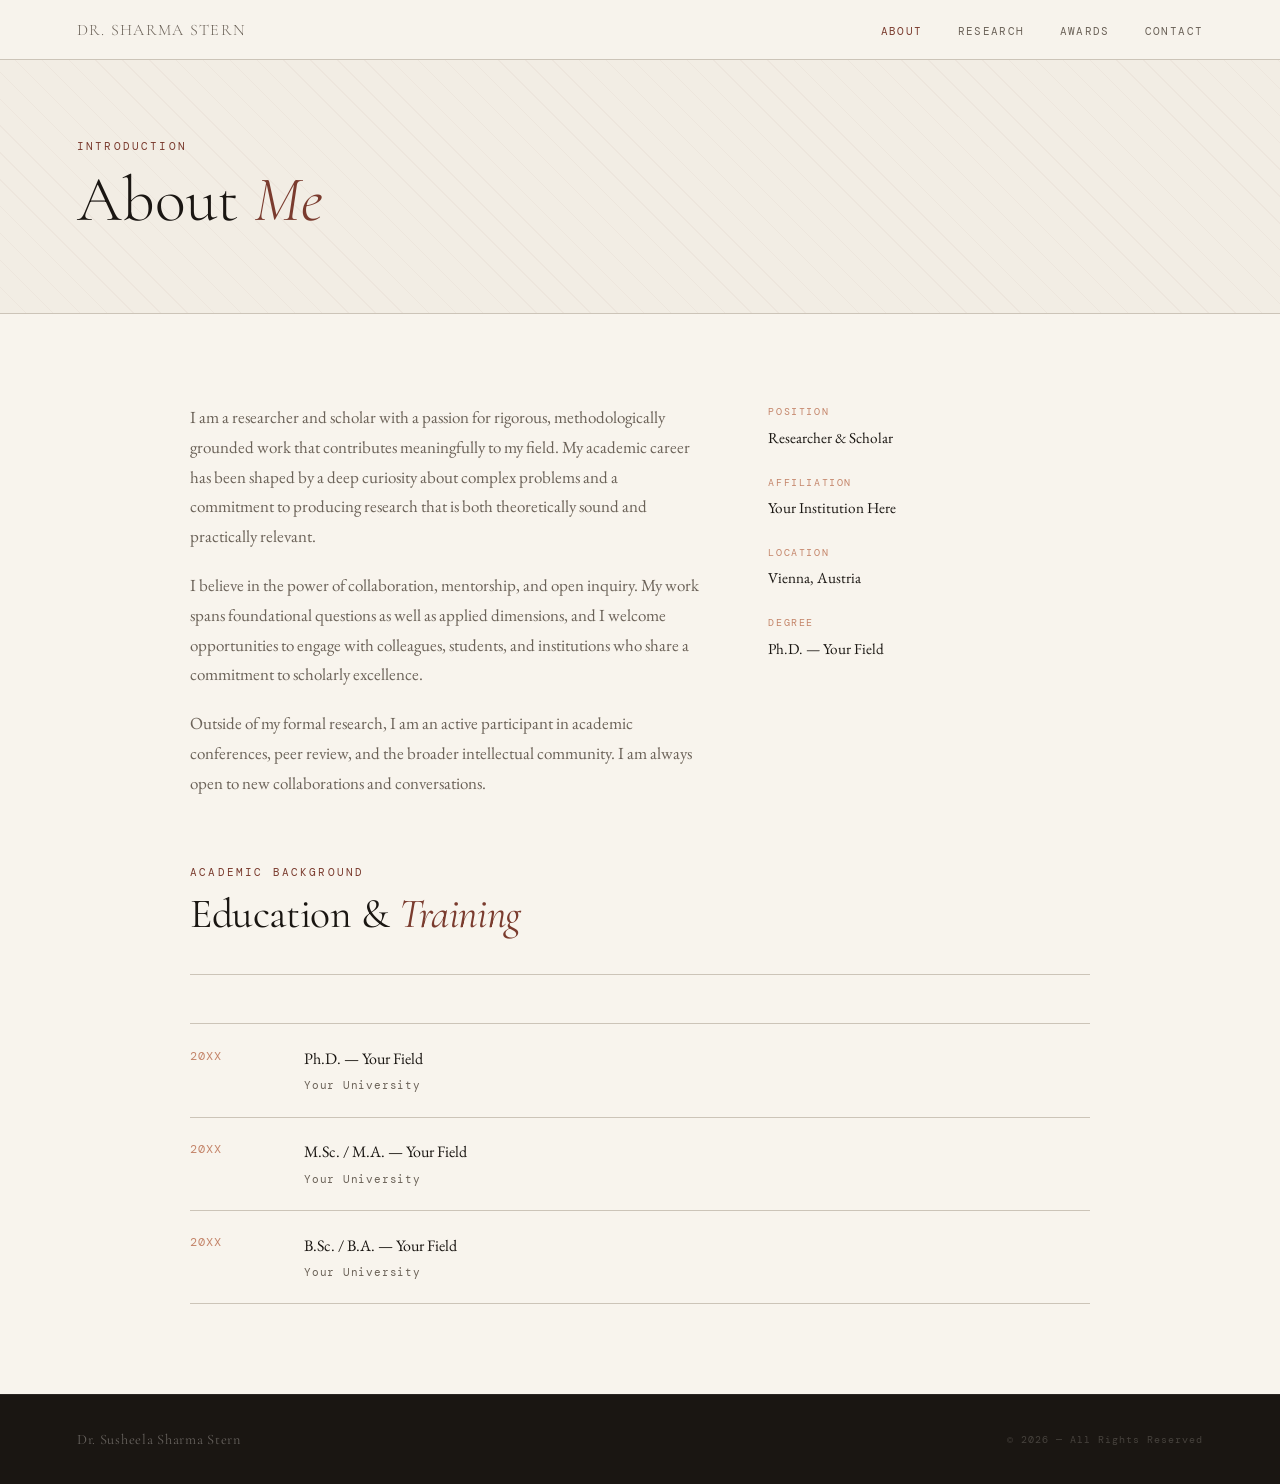
==== about.html @ 1ee24449 "Add files via upload Splitting into multiple pages for easier modification" ====
<!DOCTYPE html>
<html lang="en">
<head>
  <meta charset="UTF-8" />
  <meta name="viewport" content="width=device-width, initial-scale=1.0" />
  <title>About — Dr. Susheela Sharma Stern</title>
  <link rel="stylesheet" href="style.css" />
  <style>
    .about-grid {
      display: grid;
      grid-template-columns: 1.6fr 1fr;
      gap: 4rem;
      align-items: start;
    }

    .about-body p { color: var(--muted); margin-bottom: 1.2rem; }
    .about-body p:last-child { margin-bottom: 0; }

    .about-meta { display: flex; flex-direction: column; gap: 0; }

    .education-list { display: flex; flex-direction: column; margin-top: 3rem; }

    .edu-row {
      display: grid;
      grid-template-columns: 90px 1fr;
      gap: 1.5rem;
      padding: 1.3rem 0;
      border-bottom: 1px solid var(--rule);
    }

    .edu-row:first-child { border-top: 1px solid var(--rule); }

    .edu-year {
      font-family: var(--mono);
      font-size: 0.72rem;
      color: var(--accent-light);
      letter-spacing: 0.08em;
      padding-top: 0.1rem;
    }

    .edu-degree {
      font-family: var(--serif);
      font-size: 1rem;
      color: var(--ink);
    }

    .edu-institution {
      font-family: var(--mono);
      font-size: 0.7rem;
      color: var(--muted);
      letter-spacing: 0.07em;
      margin-top: 0.2rem;
    }

    @media (max-width: 800px) {
      .about-grid { grid-template-columns: 1fr; gap: 2.5rem; }
    }
  </style>
</head>
<body>

  <nav>
    <a href="index.html" class="nav-name">Dr. Sharma Stern</a>
    <ul class="nav-links">
      <li><a href="about.html" class="active">About</a></li>
      <li><a href="research.html">Research</a></li>
      <li><a href="awards.html">Awards</a></li>
      <li><a href="contact.html">Contact</a></li>
    </ul>
  </nav>

  <div class="page-header">
    <div class="page-header-inner">
      <p class="page-eyebrow">Introduction</p>
      <h1 class="page-title">About <em>Me</em></h1>
    </div>
  </div>

  <section>
    <div class="section-inner">
      <div class="about-grid">
        <div class="about-body reveal">
          <p>
            I am a researcher and scholar with a passion for rigorous, methodologically 
            grounded work that contributes meaningfully to my field. My academic career 
            has been shaped by a deep curiosity about complex problems and a commitment 
            to producing research that is both theoretically sound and practically relevant.
          </p>
          <p>
            I believe in the power of collaboration, mentorship, and open inquiry. 
            My work spans foundational questions as well as applied dimensions, 
            and I welcome opportunities to engage with colleagues, students, and 
            institutions who share a commitment to scholarly excellence.
          </p>
          <p>
            Outside of my formal research, I am an active participant in academic 
            conferences, peer review, and the broader intellectual community. 
            I am always open to new collaborations and conversations.
          </p>
        </div>
        <div class="about-meta reveal">
          <div class="meta-block">
            <p class="meta-label">Position</p>
            <p class="meta-value">Researcher &amp; Scholar</p>
          </div>
          <div class="meta-block">
            <p class="meta-label">Affiliation</p>
            <p class="meta-value">Your Institution Here</p>
          </div>
          <div class="meta-block">
            <p class="meta-label">Location</p>
            <p class="meta-value">Vienna, Austria</p>
          </div>
          <div class="meta-block">
            <p class="meta-label">Degree</p>
            <p class="meta-value">Ph.D. — Your Field</p>
          </div>
        </div>
      </div>

      <!-- Education -->
      <div style="margin-top: 4rem;">
        <p class="section-label reveal">Academic Background</p>
        <h2 class="reveal">Education &amp; <em>Training</em></h2>
        <div class="section-rule reveal"></div>
        <div class="education-list">
          <div class="edu-row reveal">
            <span class="edu-year">20XX</span>
            <div>
              <p class="edu-degree">Ph.D. — Your Field</p>
              <p class="edu-institution">Your University</p>
            </div>
          </div>
          <div class="edu-row reveal">
            <span class="edu-year">20XX</span>
            <div>
              <p class="edu-degree">M.Sc. / M.A. — Your Field</p>
              <p class="edu-institution">Your University</p>
            </div>
          </div>
          <div class="edu-row reveal">
            <span class="edu-year">20XX</span>
            <div>
              <p class="edu-degree">B.Sc. / B.A. — Your Field</p>
              <p class="edu-institution">Your University</p>
            </div>
          </div>
        </div>
      </div>
    </div>
  </section>

  <footer>
    <a href="index.html" class="footer-name">Dr. Susheela Sharma Stern</a>
    <span class="footer-copy">&copy; 2026 — All Rights Reserved</span>
  </footer>

  <script>
    const observer = new IntersectionObserver((entries) => {
      entries.forEach(e => {
        if (e.isIntersecting) { e.target.classList.add('visible'); observer.unobserve(e.target); }
      });
    }, { threshold: 0.1, rootMargin: '0px 0px -40px 0px' });
    document.querySelectorAll('.reveal').forEach((el, i) => {
      el.style.transitionDelay = `${(i % 4) * 0.08}s`;
      observer.observe(el);
    });
  </script>
</body>
</html>
---- style.css ----
@import url('https://fonts.googleapis.com/css2?family=EB+Garamond:ital,wght@0,400;0,500;0,600;1,400;1,500&family=Cormorant+Garamond:ital,wght@0,300;0,400;0,600;1,300;1,400&family=DM+Mono:wght@300;400&display=swap');

:root {
  --cream: #f8f4ed;
  --ink: #1a1612;
  --muted: #6b6258;
  --accent: #7a3b2e;
  --accent-light: #c4856a;
  --rule: #ccc4b8;
  --bg-section: #f2ede4;
  --serif: 'EB Garamond', Georgia, serif;
  --display: 'Cormorant Garamond', Georgia, serif;
  --mono: 'DM Mono', monospace;
}

*, *::before, *::after { box-sizing: border-box; margin: 0; padding: 0; }
html { scroll-behavior: smooth; }
body {
  background: var(--cream);
  color: var(--ink);
  font-family: var(--serif);
  font-size: 17px;
  line-height: 1.75;
}

/* ── NAV ── */
nav {
  position: fixed;
  top: 0; left: 0; right: 0;
  z-index: 100;
  background: rgba(248, 244, 237, 0.92);
  backdrop-filter: blur(8px);
  border-bottom: 1px solid var(--rule);
  padding: 0 clamp(1.5rem, 6vw, 6rem);
  display: flex;
  align-items: center;
  justify-content: space-between;
  height: 60px;
}

.nav-name {
  font-family: var(--display);
  font-size: 1rem;
  font-weight: 300;
  letter-spacing: 0.08em;
  color: var(--muted);
  text-transform: uppercase;
  text-decoration: none;
}

.nav-links {
  display: flex;
  gap: 2.2rem;
  list-style: none;
}

.nav-links a {
  font-family: var(--mono);
  font-size: 0.7rem;
  letter-spacing: 0.12em;
  text-transform: uppercase;
  color: var(--muted);
  text-decoration: none;
  transition: color 0.2s;
}

.nav-links a:hover,
.nav-links a.active { color: var(--accent); }

/* ── PAGE HEADER ── */
.page-header {
  padding-top: 60px;
  padding-bottom: 0;
  background: var(--bg-section);
  padding-left: clamp(2rem, 6vw, 6rem);
  padding-right: clamp(2rem, 6vw, 6rem);
  padding-top: calc(60px + clamp(3rem, 6vw, 5rem));
  padding-bottom: clamp(3rem, 6vw, 5rem);
  border-bottom: 1px solid var(--rule);
  position: relative;
  overflow: hidden;
}

.page-header::before {
  content: '';
  position: absolute;
  inset: 0;
  background: repeating-linear-gradient(
    45deg,
    transparent,
    transparent 18px,
    rgba(122,59,46,0.04) 18px,
    rgba(122,59,46,0.04) 19px
  );
}

.page-header-inner { position: relative; z-index: 1; max-width: 900px; }

.page-eyebrow {
  font-family: var(--mono);
  font-size: 0.68rem;
  letter-spacing: 0.2em;
  text-transform: uppercase;
  color: var(--accent);
  margin-bottom: 0.6rem;
}

.page-title {
  font-family: var(--display);
  font-weight: 300;
  font-size: clamp(2.4rem, 5vw, 4rem);
  line-height: 1.1;
  color: var(--ink);
}

.page-title em { font-style: italic; color: var(--accent); }

/* ── SECTIONS ── */
section {
  padding: clamp(3.5rem, 7vw, 6rem) clamp(2rem, 6vw, 6rem);
}

.section-inner { max-width: 900px; margin: 0 auto; }

.section-label {
  font-family: var(--mono);
  font-size: 0.68rem;
  letter-spacing: 0.2em;
  text-transform: uppercase;
  color: var(--accent);
  margin-bottom: 0.6rem;
}

h2 {
  font-family: var(--display);
  font-weight: 400;
  font-size: clamp(1.8rem, 3.5vw, 2.6rem);
  letter-spacing: -0.01em;
  line-height: 1.15;
  color: var(--ink);
  margin-bottom: 2.2rem;
}

h2 em { font-style: italic; color: var(--accent); }

.section-rule {
  width: 100%;
  height: 1px;
  background: var(--rule);
  margin-bottom: 2.5rem;
}

/* ── TAGS ── */
.tag {
  font-family: var(--mono);
  font-size: 0.65rem;
  letter-spacing: 0.1em;
  text-transform: uppercase;
  border: 1px solid var(--rule);
  color: var(--muted);
  padding: 0.3rem 0.8rem;
  border-radius: 2px;
}

/* ── META BLOCKS ── */
.meta-block { margin-bottom: 1.4rem; }
.meta-label {
  font-family: var(--mono);
  font-size: 0.62rem;
  letter-spacing: 0.16em;
  text-transform: uppercase;
  color: var(--accent-light);
  margin-bottom: 0.25rem;
}
.meta-value { font-family: var(--serif); font-size: 0.95rem; color: var(--ink); }

/* ── FOOTER ── */
footer {
  background: var(--ink);
  border-top: 1px solid rgba(255,255,255,0.07);
  padding: 2rem clamp(2rem, 6vw, 6rem);
  display: flex;
  align-items: center;
  justify-content: space-between;
}

.footer-name {
  font-family: var(--display);
  font-size: 0.9rem;
  color: rgba(248,244,237,0.35);
  letter-spacing: 0.05em;
  text-decoration: none;
}

.footer-copy {
  font-family: var(--mono);
  font-size: 0.62rem;
  color: rgba(248,244,237,0.2);
  letter-spacing: 0.1em;
}

/* ── ANIMATIONS ── */
@keyframes fadeUp {
  from { opacity: 0; transform: translateY(18px); }
  to   { opacity: 1; transform: translateY(0); }
}

.reveal {
  opacity: 0;
  transform: translateY(20px);
  transition: opacity 0.7s ease, transform 0.7s ease;
}

.reveal.visible { opacity: 1; transform: translateY(0); }

/* ── RESPONSIVE ── */
@media (max-width: 800px) {
  .nav-links { gap: 1.2rem; }
}
@media (max-width: 540px) {
  .nav-name { display: none; }
}
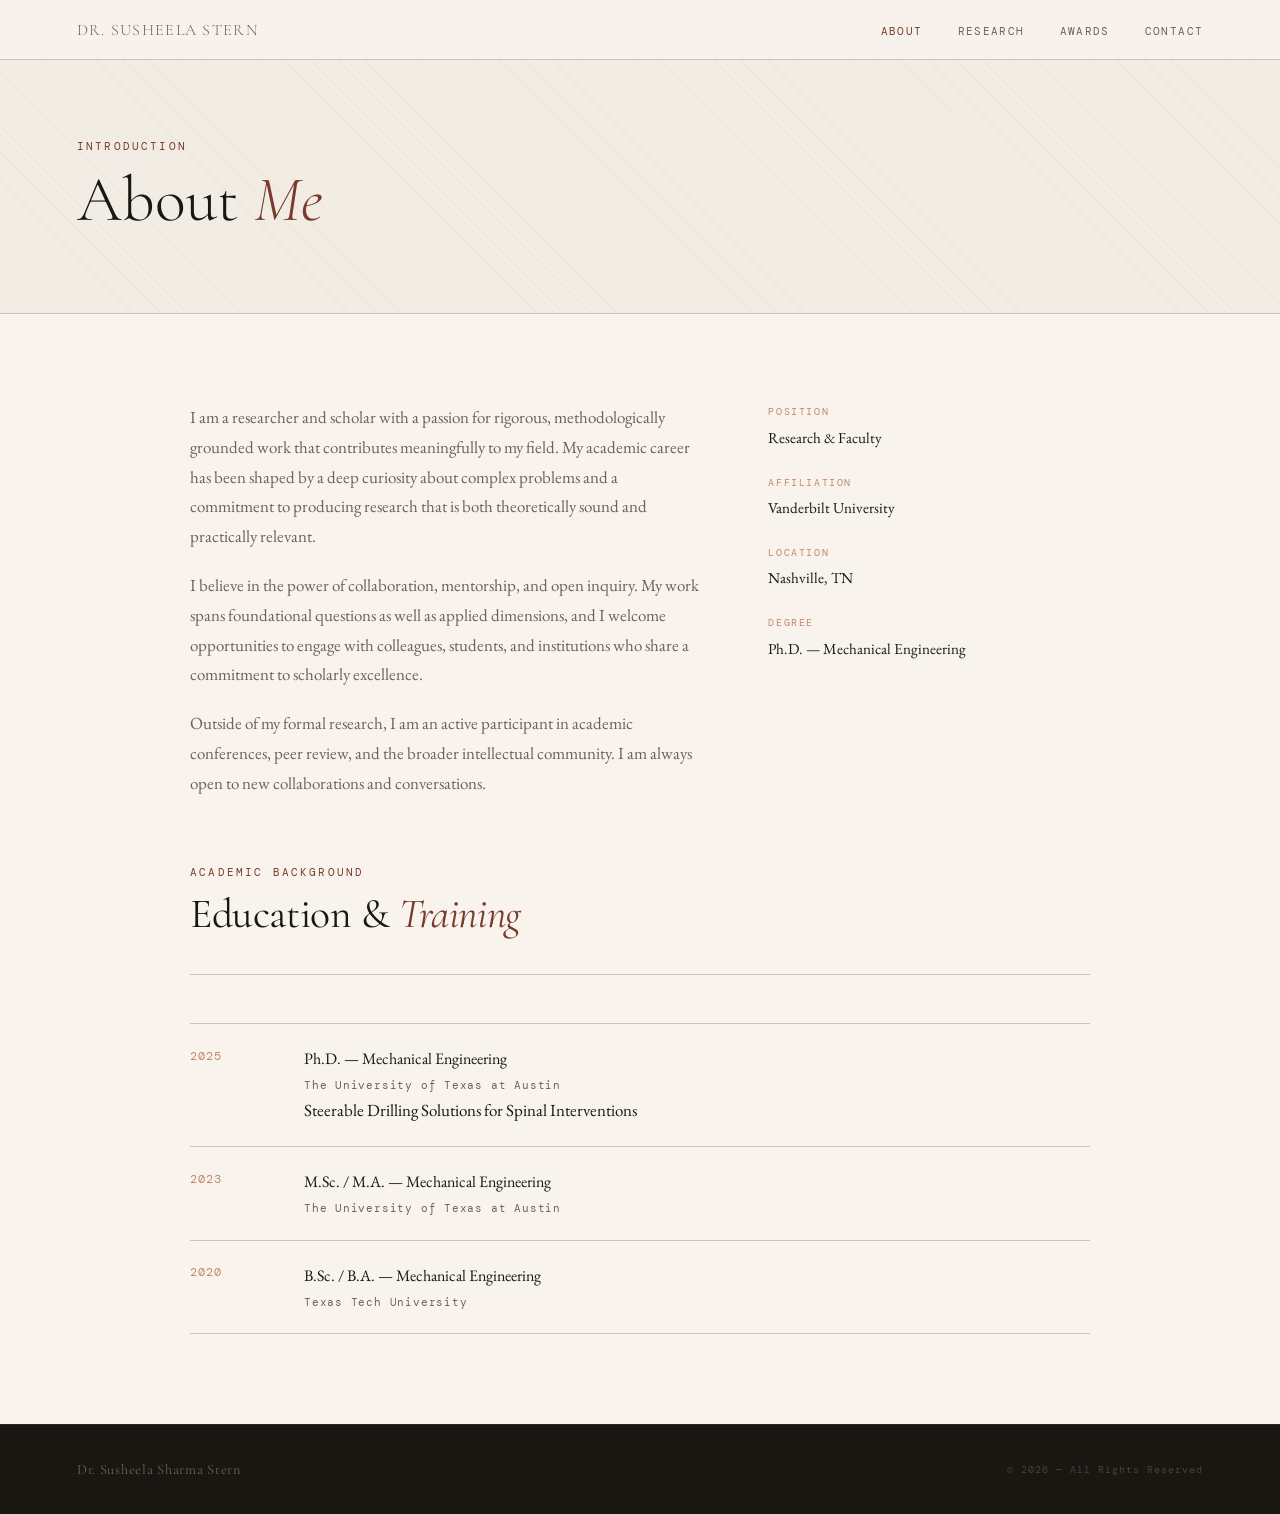
==== commit e4db1f65: "Update about.html with edu" ====
--- a/about.html
+++ b/about.html
@@ -60,7 +60,7 @@
 <body>
 
   <nav>
-    <a href="index.html" class="nav-name">Dr. Sharma Stern</a>
+    <a href="index.html" class="nav-name">Dr. Susheela Stern</a>
     <ul class="nav-links">
       <li><a href="about.html" class="active">About</a></li>
       <li><a href="research.html">Research</a></li>
@@ -101,19 +101,19 @@
         <div class="about-meta reveal">
           <div class="meta-block">
             <p class="meta-label">Position</p>
-            <p class="meta-value">Researcher &amp; Scholar</p>
+            <p class="meta-value">Research &amp; Faculty</p>
           </div>
           <div class="meta-block">
             <p class="meta-label">Affiliation</p>
-            <p class="meta-value">Your Institution Here</p>
+            <p class="meta-value">Vanderbilt University</p>
           </div>
           <div class="meta-block">
             <p class="meta-label">Location</p>
-            <p class="meta-value">Vienna, Austria</p>
+            <p class="meta-value">Nashville, TN</p>
           </div>
           <div class="meta-block">
             <p class="meta-label">Degree</p>
-            <p class="meta-value">Ph.D. — Your Field</p>
+            <p class="meta-value">Ph.D. — Mechanical Engineering</p>
           </div>
         </div>
       </div>
@@ -125,24 +125,25 @@
         <div class="section-rule reveal"></div>
         <div class="education-list">
           <div class="edu-row reveal">
-            <span class="edu-year">20XX</span>
+            <span class="edu-year">2025</span>
             <div>
-              <p class="edu-degree">Ph.D. — Your Field</p>
-              <p class="edu-institution">Your University</p>
+              <p class="edu-degree">Ph.D. — Mechanical Engineering</p>
+              <p class="edu-institution">The University of Texas at Austin</p>
+              <p class="edu-thesis">Steerable Drilling Solutions for Spinal Interventions</p>
             </div>
           </div>
           <div class="edu-row reveal">
-            <span class="edu-year">20XX</span>
+            <span class="edu-year">2023</span>
             <div>
-              <p class="edu-degree">M.Sc. / M.A. — Your Field</p>
-              <p class="edu-institution">Your University</p>
+              <p class="edu-degree">M.Sc. / M.A. — Mechanical Engineering</p>
+              <p class="edu-institution">The University of Texas at Austin</p>
             </div>
           </div>
           <div class="edu-row reveal">
-            <span class="edu-year">20XX</span>
+            <span class="edu-year">2020</span>
             <div>
-              <p class="edu-degree">B.Sc. / B.A. — Your Field</p>
-              <p class="edu-institution">Your University</p>
+              <p class="edu-degree">B.Sc. / B.A. — Mechanical Engineering</p>
+              <p class="edu-institution">Texas Tech University</p>
             </div>
           </div>
         </div>
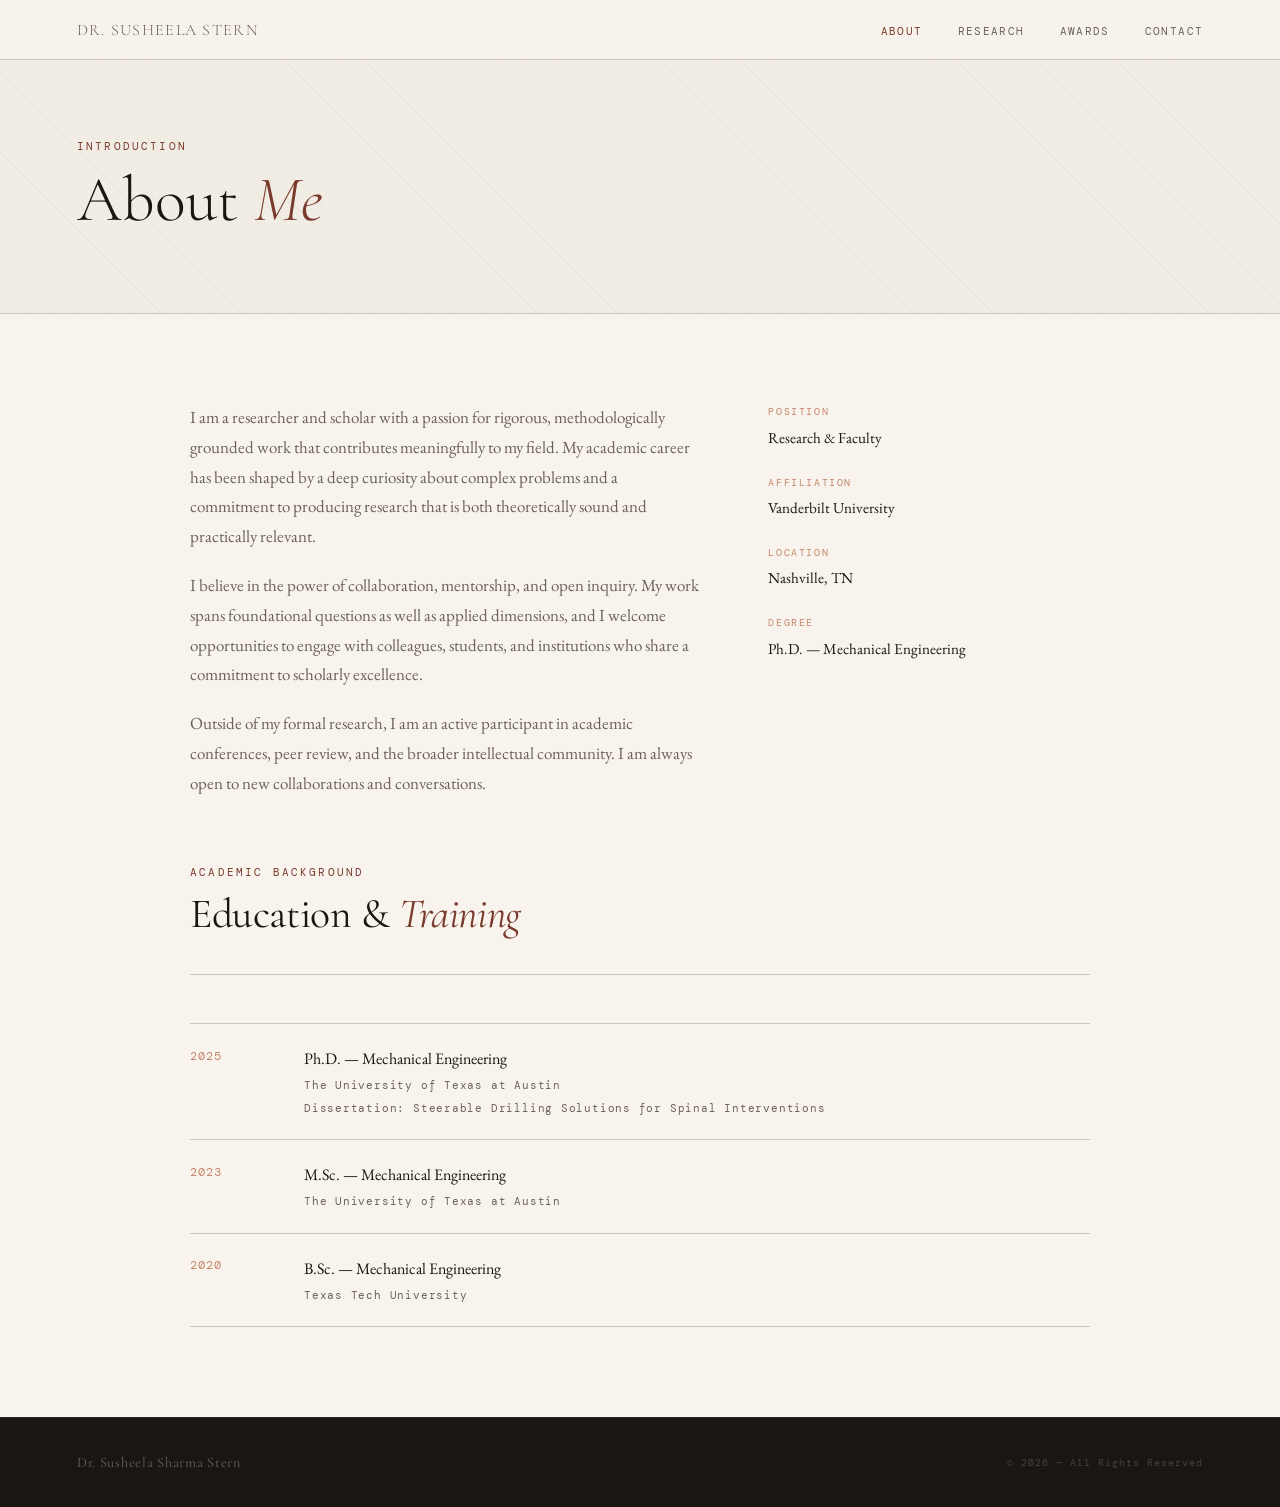
==== commit fd4d97db: "Update about.html" ====
--- a/about.html
+++ b/about.html
@@ -129,20 +129,20 @@
             <div>
               <p class="edu-degree">Ph.D. — Mechanical Engineering</p>
               <p class="edu-institution">The University of Texas at Austin</p>
-              <p class="edu-thesis">Steerable Drilling Solutions for Spinal Interventions</p>
+              <p class="edu-institution">Dissertation: Steerable Drilling Solutions for Spinal Interventions</p>
             </div>
           </div>
           <div class="edu-row reveal">
             <span class="edu-year">2023</span>
             <div>
-              <p class="edu-degree">M.Sc. / M.A. — Mechanical Engineering</p>
+              <p class="edu-degree">M.Sc. — Mechanical Engineering</p>
               <p class="edu-institution">The University of Texas at Austin</p>
             </div>
           </div>
           <div class="edu-row reveal">
             <span class="edu-year">2020</span>
             <div>
-              <p class="edu-degree">B.Sc. / B.A. — Mechanical Engineering</p>
+              <p class="edu-degree">B.Sc. — Mechanical Engineering</p>
               <p class="edu-institution">Texas Tech University</p>
             </div>
           </div>
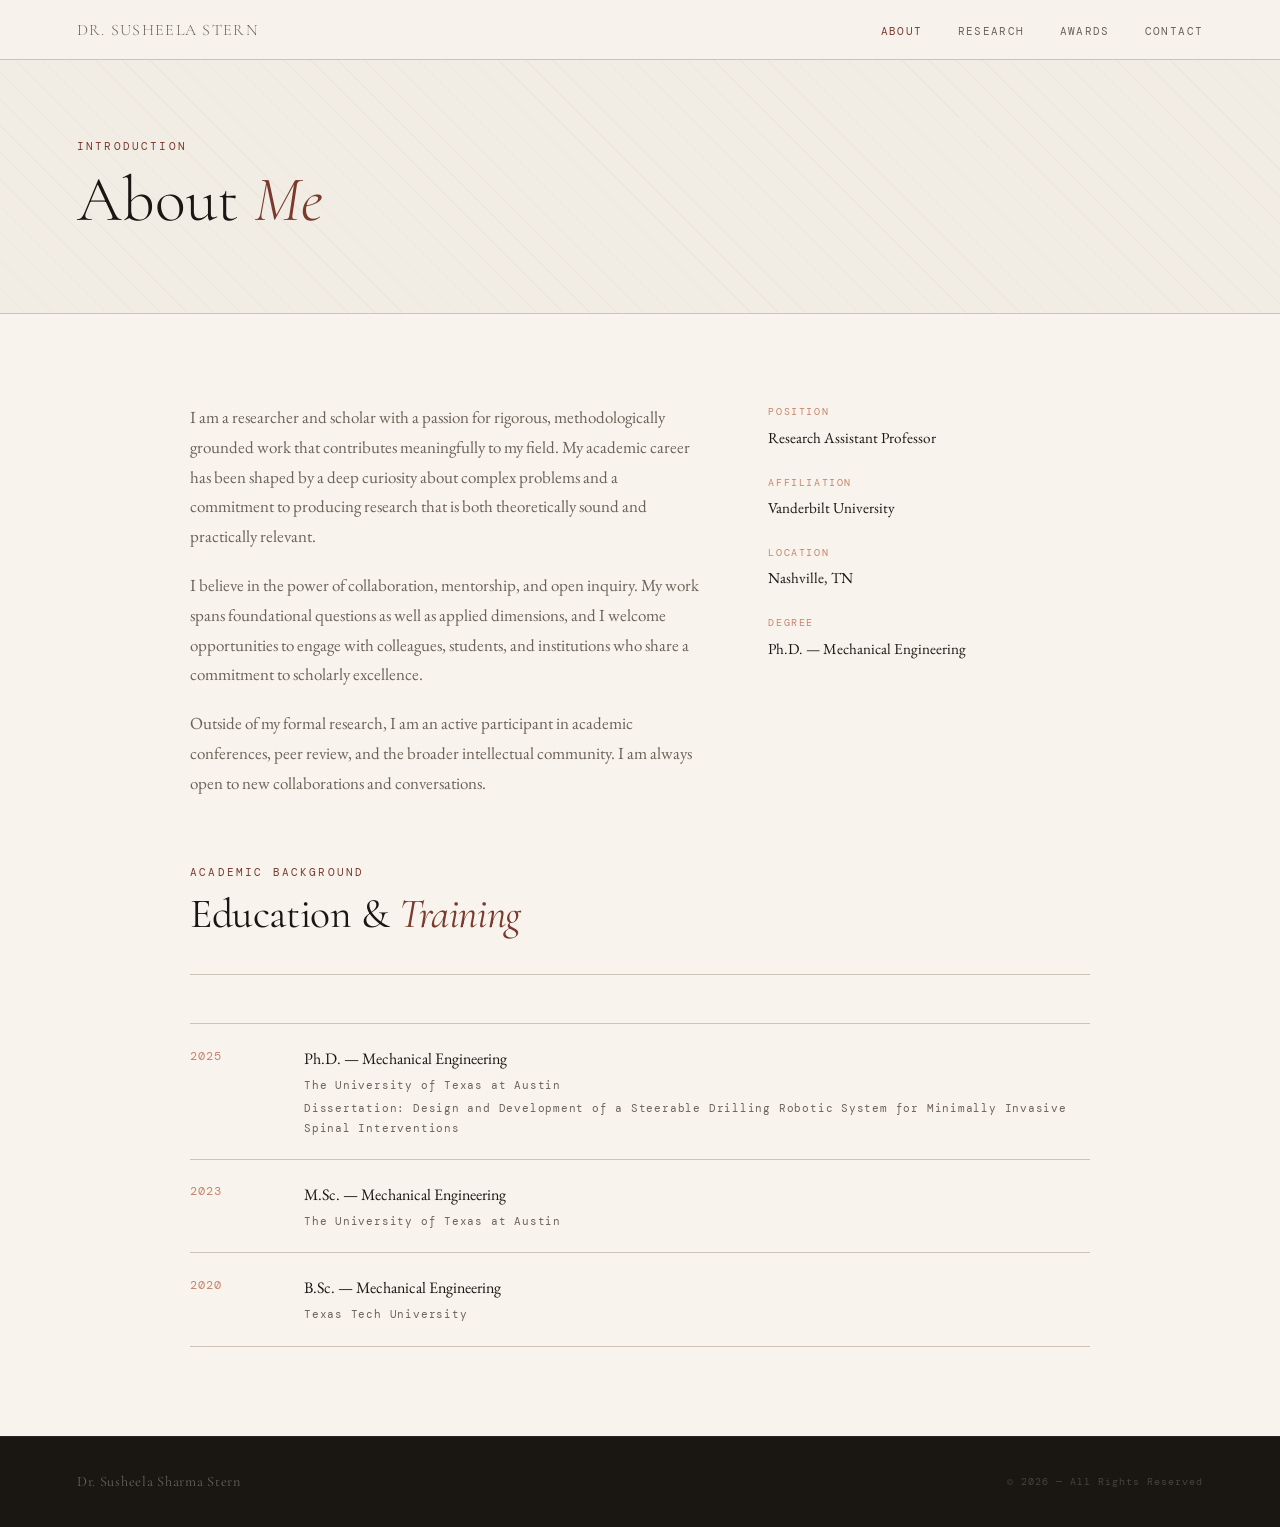
==== commit 6b25a114: "Dissertation Title" ====
--- a/about.html
+++ b/about.html
@@ -101,7 +101,7 @@
         <div class="about-meta reveal">
           <div class="meta-block">
             <p class="meta-label">Position</p>
-            <p class="meta-value">Research &amp; Faculty</p>
+            <p class="meta-value">Research Assistant Professor</p>
           </div>
           <div class="meta-block">
             <p class="meta-label">Affiliation</p>
@@ -129,7 +129,7 @@
             <div>
               <p class="edu-degree">Ph.D. — Mechanical Engineering</p>
               <p class="edu-institution">The University of Texas at Austin</p>
-              <p class="edu-institution">Dissertation: Steerable Drilling Solutions for Spinal Interventions</p>
+              <p class="edu-institution">Dissertation: Design and Development of a Steerable Drilling Robotic System for Minimally Invasive Spinal Interventions</p>
             </div>
           </div>
           <div class="edu-row reveal">
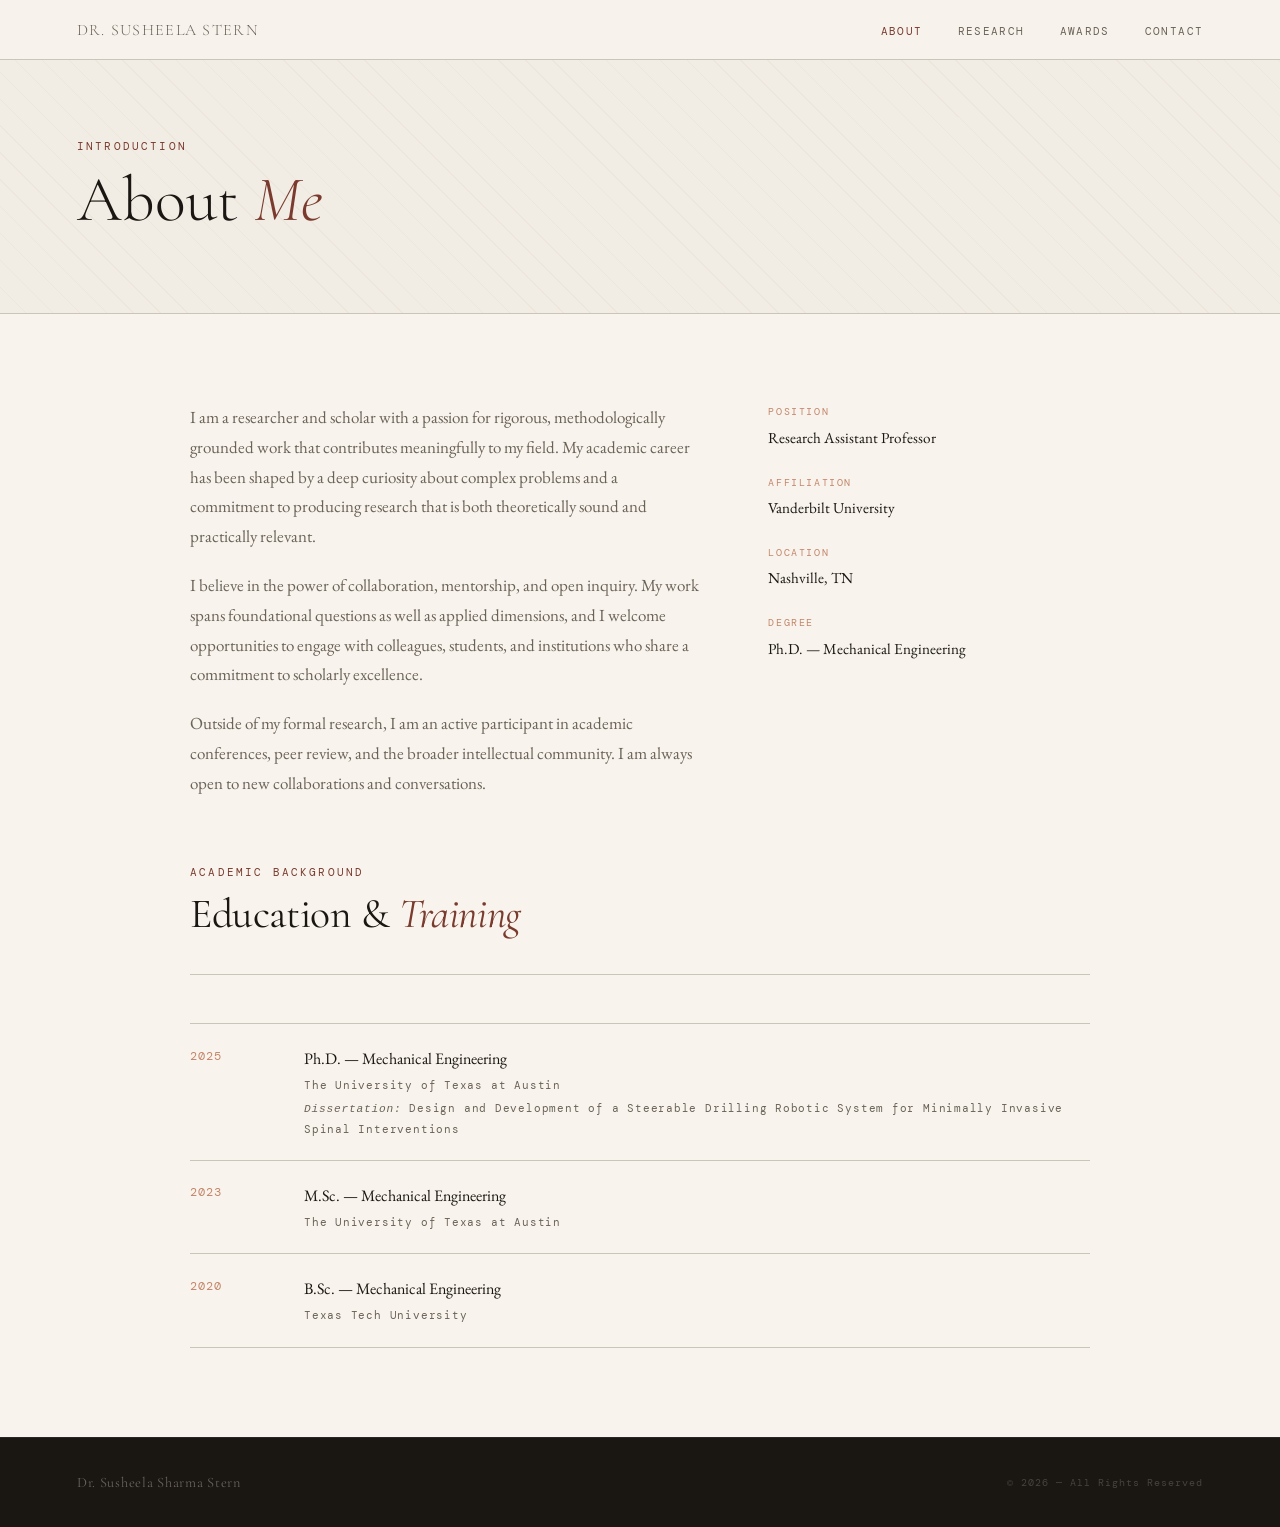
==== commit c6054fb7: "Emphasis Diss" ====
--- a/about.html
+++ b/about.html
@@ -129,7 +129,7 @@
             <div>
               <p class="edu-degree">Ph.D. — Mechanical Engineering</p>
               <p class="edu-institution">The University of Texas at Austin</p>
-              <p class="edu-institution">Dissertation: Design and Development of a Steerable Drilling Robotic System for Minimally Invasive Spinal Interventions</p>
+              <p class="edu-institution"><em>Dissertation:</em> Design and Development of a Steerable Drilling Robotic System for Minimally Invasive Spinal Interventions</p>
             </div>
           </div>
           <div class="edu-row reveal">
